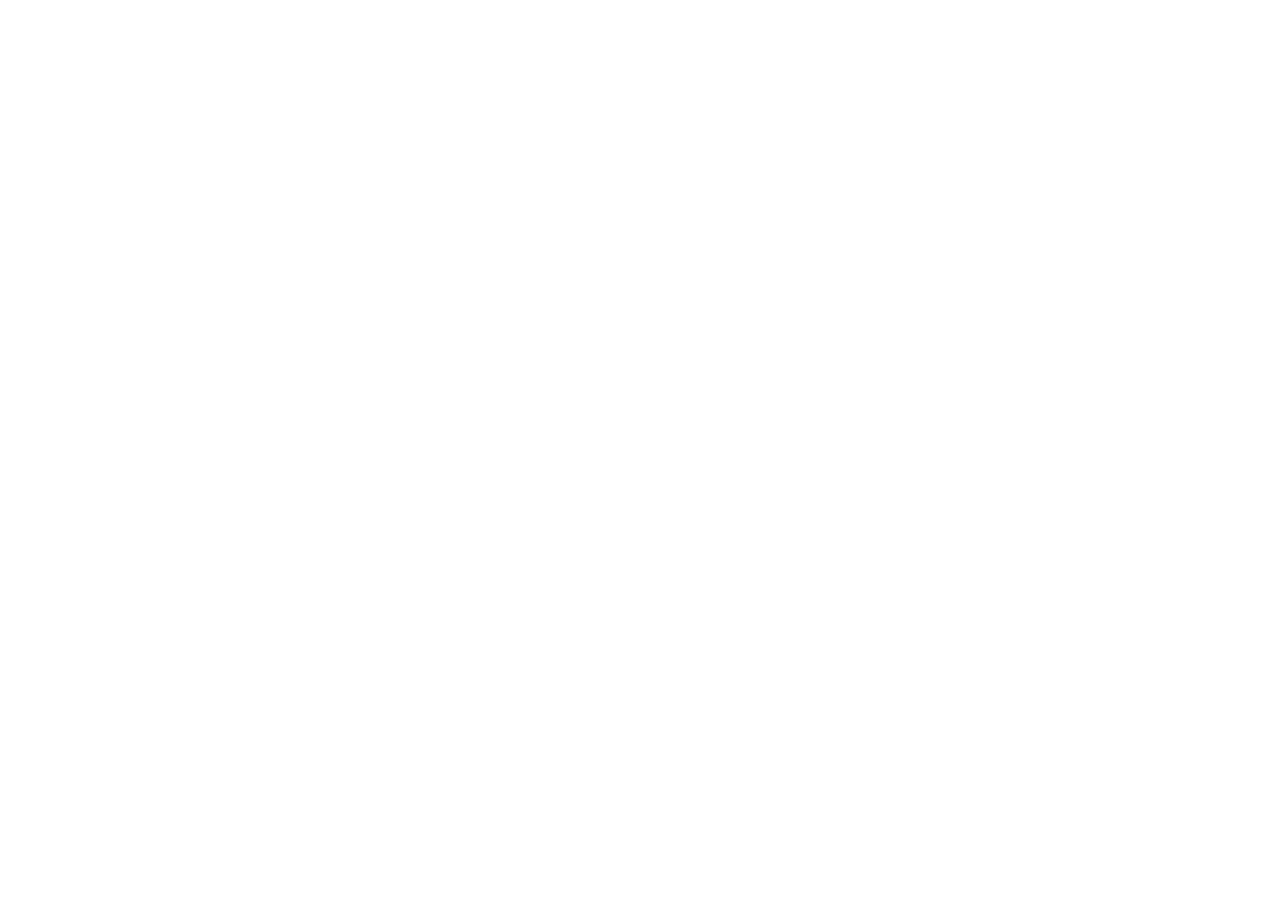
==== index.html @ 0a45f763 "Rename page to index.html" ====
<!doctype html>
<html lang="en">
  <head>
    <meta charset="utf-8">
    <meta name="viewport" content="width=device-width, initial-scale=1, shrink-to-fit=no">
	<meta name="description" content="Keegan & Miki Wedding Invitation">
	<meta name="author" content="Keegan Martin">
	<!-- css other links-->
	<link rel="stylesheet" href="css/invite_en.css">
	<title>Invitation</title>
	<!--ogp-->
	<meta property="og:url" content="site url">
	<meta property="og:type" content="website">
	<meta property="og:title" content="Wedding Invitation">
	<meta property="og:description" content="This is Keegan & Miki's wedding invitation.">
	<meta property="og:site_name" content="Keegan & Miki">
	<meta property="og:image" content="img/url">
  </head>
  <body>
	<a href="https://forms.gle/cCrniSLYHH3ceDsZ7" target="_blank">
		<div></div>
	</a>
  </body>
</html>
---- css/invite_en.css ----
@charset="utf-8";

* {margin:0; padding:0; webkit-box-sizing:border-box;}

body > div {
	background-image:url(../img/invite_en.png); 
	background-position:center cneter; 
	background-repeat:no-repeat; 
}
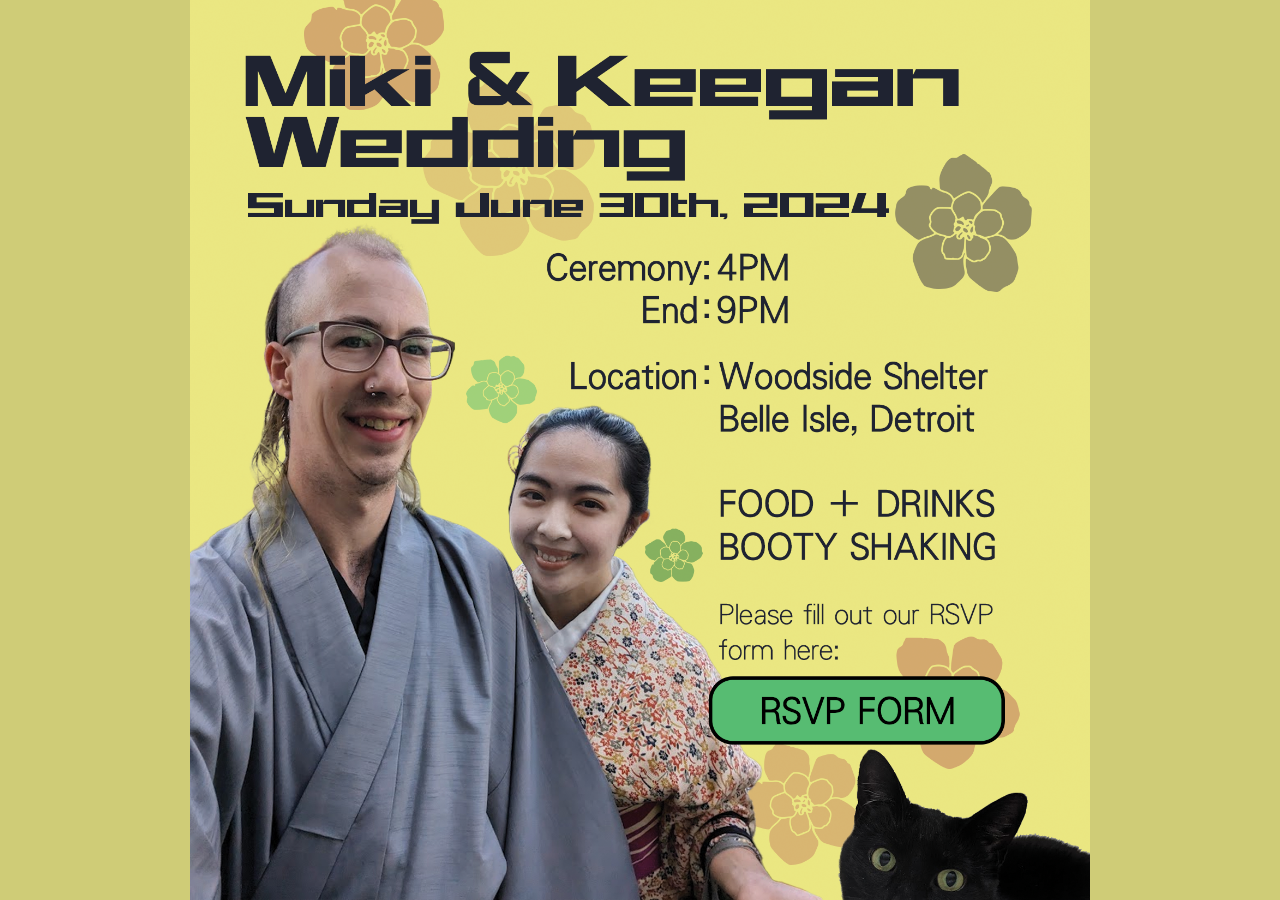
==== commit 49650e29: "Add favicon + edit description" ====
--- a/index.html
+++ b/index.html
@@ -7,12 +7,13 @@
 	<meta name="author" content="Keegan Martin">
 	<!-- css other links-->
 	<link rel="stylesheet" href="css/invite_en.css">
+	<link rel="icon" type="image/x-icon" href="img/favicon.ico">
 	<title>Invitation</title>
 	<!--ogp-->
 	<meta property="og:url" content="site url">
 	<meta property="og:type" content="website">
 	<meta property="og:title" content="Wedding Invitation">
-	<meta property="og:description" content="This is Keegan & Miki's wedding invitation.">
+	<meta property="og:description" content="Keegan & Miki's wedding invitation">
 	<meta property="og:site_name" content="Keegan & Miki">
 	<meta property="og:image" content="img/url">
   </head>
--- a/css/invite_en.css
+++ b/css/invite_en.css
@@ -1,9 +1,12 @@
 @charset="utf-8";
 
-* {margin:0; padding:0; webkit-box-sizing:border-box;}
+* {margin:0; padding:0; height:100%; background-color:#cfcc77; }
 
-body > div {
+div {
 	background-image:url(../img/invite_en.png); 
-	background-position:center cneter; 
-	background-repeat:no-repeat; 
-}+	background-position:center center; 
+	background-repeat:no-repeat;
+	background-size: contain;
+	width:100%;
+	height:100%;
+}
